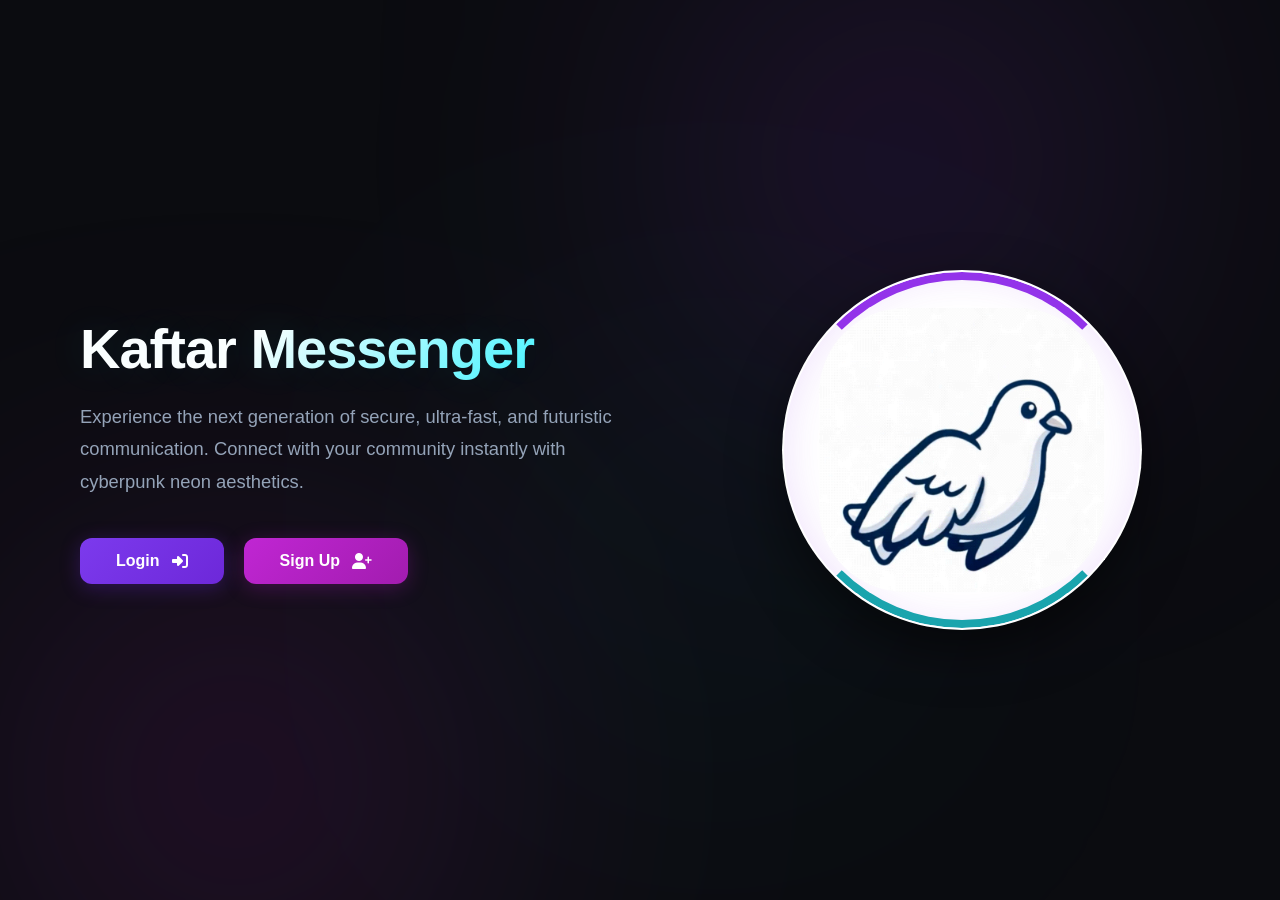
==== index.html @ d3262a8b "main page added" ====
<!DOCTYPE html>
<html lang="en">
<head>
    <meta charset="UTF-8">
    <meta name="viewport" content="width=device-width, initial-scale=1.0">
    <title>Welcome to Kaftar Messenger</title>
    <link rel="stylesheet" href="assets/css/theme.css">
    <link rel="stylesheet" href="assets/css/style.css">
    <link rel="stylesheet" href="https://cdnjs.cloudflare.com/ajax/libs/font-awesome/6.4.0/css/all.min.css">
</head>
<body>
    <div class="magma-glow-container">
        <div class="glow-orb orb-1"></div>
        <div class="glow-orb orb-2"></div>
        <div class="glow-orb orb-3"></div>
    </div>

    <main class="welcome-container">
        <section class="welcome-content">
            <h1 class="brand-title">Kaftar Messenger</h1>
            <p class="brand-description">
                Experience the next generation of secure, ultra-fast, and futuristic communication. Connect with your community instantly with cyberpunk neon aesthetics.
            </p>
            
            <div class="auth-buttons">
                <a href="#" class="btn btn-login">
                    <span>Login</span>
                    <i class="fas fa-sign-in-alt"></i>
                </a>
                <a href="#" class="btn btn-signup">
                    <span>Sign Up</span>
                    <i class="fas fa-user-plus"></i>
                </a>
            </div>
        </section>

        <section class="welcome-visual">
            <div class="gif-placeholder-wrapper">
                <div class="gif-circle-container">
                    <img src="assets/mainpage.gif" alt="Kaftar Core" class="main-dynamic-gif">
                    <div class="neon-ring"></div>
                </div>
            </div>
        </section>
    </main>
</body>
</html>
---- assets/css/theme.css ----
:root, [data-theme="dark"] {
    --bg-app: #0f1012;
    --bg-sidebar: #17181c;
    --bg-chat: #1b1c22;
    --bg-input: #111216;
    --text-main: #cbd5e1;
    --text-white: #ffffff;
    --border-main: #0f1012;
    --border-light: rgba(255, 255, 255, 0.03);
    
    --cyan-aqua: #00f0ff;
    --dark-blue: #5865f2;
    --neon-glow: rgba(0, 240, 255, 0.35);
    --icon-mute: #4f545c;
    --icon-active: #64748b;

    --msg-incoming: rgba(147, 51, 234, 0.12);
    --msg-incoming-border: rgb(108, 38, 173);
    --msg-incoming-shadow: rgba(90, 32, 145, 0.4);
    
    --msg-outgoing: rgba(255, 255, 255, 0.04);
    --msg-outgoing-border: rgb(81, 81, 81);
    --msg-outgoing-shadow: rgba(105, 105, 105, 0.3);

    --chat-pattern-overlay: linear-gradient(rgba(27, 28, 34, 0.85), rgba(27, 28, 34, 0.95));
    --chat-pattern-lines: rgba(0, 240, 255, 0.05);
    --chat-pattern-base: linear-gradient(135deg, rgba(88, 150, 255, 0.15) 0%, rgba(88, 101, 242, 0.02) 100%);
    --footer-shadow: rgba(15, 16, 18, 0.9);
}

[data-theme="light"] {
    --bg-app: #e2e8f0;
    --bg-sidebar: #f1f5f9;
    --bg-chat: #ffffff;
    --bg-input: #f8fafc;
    --text-main: #334155;
    --text-white: #0f172a;
    --border-main: #cbd5e1;
    --border-light: rgba(15, 23, 42, 0.04);

    --cyan-aqua: #00b4d8;
    --dark-blue: #4361ee;
    --neon-glow: rgba(0, 180, 216, 0.2);
    --icon-mute: #94a3b8;
    --icon-active: #64748b;

    --msg-incoming: rgba(147, 51, 234, 0.08);
    --msg-incoming-border: rgba(147, 51, 234, 0.3);
    --msg-incoming-shadow: rgba(147, 51, 234, 0.05);
    
    --msg-outgoing: rgba(15, 23, 42, 0.03);
    --msg-outgoing-border: rgba(15, 23, 42, 0.1);
    --msg-outgoing-shadow: rgba(0, 0, 0, 0.02);

    --chat-pattern-overlay: linear-gradient(rgba(255, 255, 255, 0.9), rgba(255, 255, 255, 0.95));
    --chat-pattern-lines: rgba(0, 180, 216, 0.04);
    --chat-pattern-base: linear-gradient(135deg, rgba(67, 97, 238, 0.08) 0%, rgba(0, 180, 216, 0.02) 100%);
    --footer-shadow: rgba(0, 0, 0, 0.06);
}
---- assets/css/style.css ----
* {
    margin: 0;
    padding: 0;
    box-sizing: border-box;
    font-family: 'Segoe UI', Tahoma, Geneva, Verdana, sans-serif;
}

body {
    background-color: #0b0c10;
    height: 100vh;
    width: 100vw;
    display: flex;
    justify-content: center;
    align-items: center;
    overflow: hidden;
    position: relative;
}

.magma-glow-container {
    position: absolute;
    width: 100%;
    height: 100%;
    top: 0;
    left: 0;
    z-index: 1;
    overflow: hidden;
}

.glow-orb {
    position: absolute;
    border-radius: 50%;
    filter: blur(140px);
    opacity: 0.45;
    mix-blend-mode: screen;
    animation: floatAnimation 12s infinite alternate ease-in-out;
}

.orb-1 {
    width: 500px;
    height: 500px;
    background: radial-gradient(circle, rgba(147, 51, 234, 0.8) 0%, rgba(79, 70, 229, 0) 70%);
    top: -10%;
    right: 10%;
    animation-duration: 14s;
}

.orb-2 {
    width: 600px;
    height: 600px;
    background: radial-gradient(circle, rgba(192, 38, 211, 0.6) 0%, rgba(0, 0, 0, 0) 70%);
    bottom: -20%;
    left: -5%;
    animation-duration: 18s;
    animation-delay: -3s;
}

.orb-3 {
    width: 400px;
    height: 400px;
    background: radial-gradient(circle, rgba(0, 240, 255, 0.25) 0%, rgba(0, 0, 0, 0) 70%);
    top: 40%;
    left: 40%;
    animation-duration: 22s;
    animation-delay: -5s;
}

@keyframes floatAnimation {
    0% { transform: translate(0, 0) scale(1); }
    50% { transform: translate(50px, 40px) scale(1.15); }
    100% { transform: translate(-30px, -50px) scale(0.9); }
}

.welcome-container {
    position: relative;
    z-index: 5;
    width: 100%;
    max-width: 1200px;
    padding: 0 40px;
    display: grid;
    grid-template-columns: 1.1fr 0.9fr;
    align-items: center;
    gap: 60px;
}

.welcome-content {
    display: flex;
    flex-direction: column;
    justify-content: center;
}

.brand-title {
    font-size: 3.5rem;
    font-weight: 800;
    color: #ffffff;
    margin-bottom: 20px;
    letter-spacing: -1px;
    background: linear-gradient(135deg, #ffffff 30%, var(--cyan-aqua, #00f0ff) 100%);
    -webkit-background-clip: text;
    -webkit-text-fill-color: transparent;
    text-shadow: 0 0 40px rgba(0, 240, 255, 0.1);
}

.brand-description {
    font-size: 1.15rem;
    color: #94a3b8;
    line-height: 1.75;
    margin-bottom: 40px;
    max-width: 540px;
}

.auth-buttons {
    display: flex;
    gap: 20px;
}

.btn {
    text-decoration: none;
    display: inline-flex;
    align-items: center;
    justify-content: center;
    gap: 12px;
    padding: 14px 36px;
    font-size: 16px;
    font-weight: 600;
    border-radius: 12px;
    transition: all 0.3s cubic-bezier(0.4, 0, 0.2, 1);
    position: relative;
    overflow: hidden;
}

.btn-login {
    background: linear-gradient(135deg, #7c3aed 0%, #6d28d9 100%);
    color: #ffffff;
    box-shadow: 0 4px 20px rgba(109, 40, 217, 0.3);
}

.btn-signup {
    background: linear-gradient(135deg, #c026d3 0%, #a21caf 100%);
    color: #ffffff;
    box-shadow: 0 4px 20px rgba(162, 28, 175, 0.3);
}

.btn:hover {
    transform: translateY(-4px);
    box-shadow: 0 12px 28px rgba(147, 51, 234, 0.45);
}

.btn-login:hover {
    background: linear-gradient(135deg, #8b5cf6 0%, #7c3aed 100%);
    box-shadow: 0 0 25px rgba(124, 58, 237, 0.6);
}

.btn-signup:hover {
    background: linear-gradient(135deg, #d946ef 0%, #c026d3 100%);
    box-shadow: 0 0 25px rgba(192, 38, 211, 0.6);
}

.btn i {
    transition: transform 0.3s ease;
}

.btn:hover i {
    transform: translateX(4px);
}

.welcome-visual {
    display: flex;
    justify-content: center;
    align-items: center;
}

.gif-placeholder-wrapper {
    position: relative;
    padding: 10px;
}

.gif-circle-container {
    width: 360px;
    height: 360px;
    border-radius: 50%;
    background-color: #fff;
    border: 2px solid rgba(255, 255, 255, 0.05);
    backdrop-filter: blur(12px);
    display: flex;
    justify-content: center;
    align-items: center;
    position: relative;
    box-shadow: inset 0 0 40px rgba(147, 51, 234, 0.15), 0 20px 50px rgba(0, 0, 0, 0.5);
    overflow: hidden;
}

.main-dynamic-gif {
    width: 80%;
    height: 80%;
    object-fit: cover;
    border-radius: 30%;
    z-index: 2;
    pointer-events: none;
}

@keyframes pulseText {
    0% { opacity: 0.4; }
    100% { opacity: 0.9; color: rgba(147, 51, 234, 0.8); }
}

.neon-ring {
    position: absolute;
    width: 100%;
    height: 100%;
    border-radius: 50%;
    border: 8px solid transparent;
    border-top-color: rgba(147, 51, 234, 1);
    border-bottom-color: rgb(26, 164, 173);
    animation: spinRing 8s linear infinite;
}

@keyframes spinRing {
    0% { transform: rotate(0deg); }
    100% { transform: rotate(360deg); }
}

@media (max-width: 991px) {
    .welcome-container {
        grid-template-columns: 1fr;
        text-align: center;
        gap: 40px;
        margin-top: 40px;
    }

    .welcome-content {
        align-items: center;
        order: 2;
    }

    .welcome-visual {
        order: 1;
    }

    .brand-description {
        max-width: 100%;
    }

    .gif-circle-container {
        width: 280px;
        height: 280px;
    }
}

@media (max-width: 480px) {
    .brand-title {
        font-size: 2.5rem;
    }

    .auth-buttons {
        flex-direction: column;
        width: 100%;
        max-width: 300px;
    }
    
    .btn {
        width: 100%;
    }
}
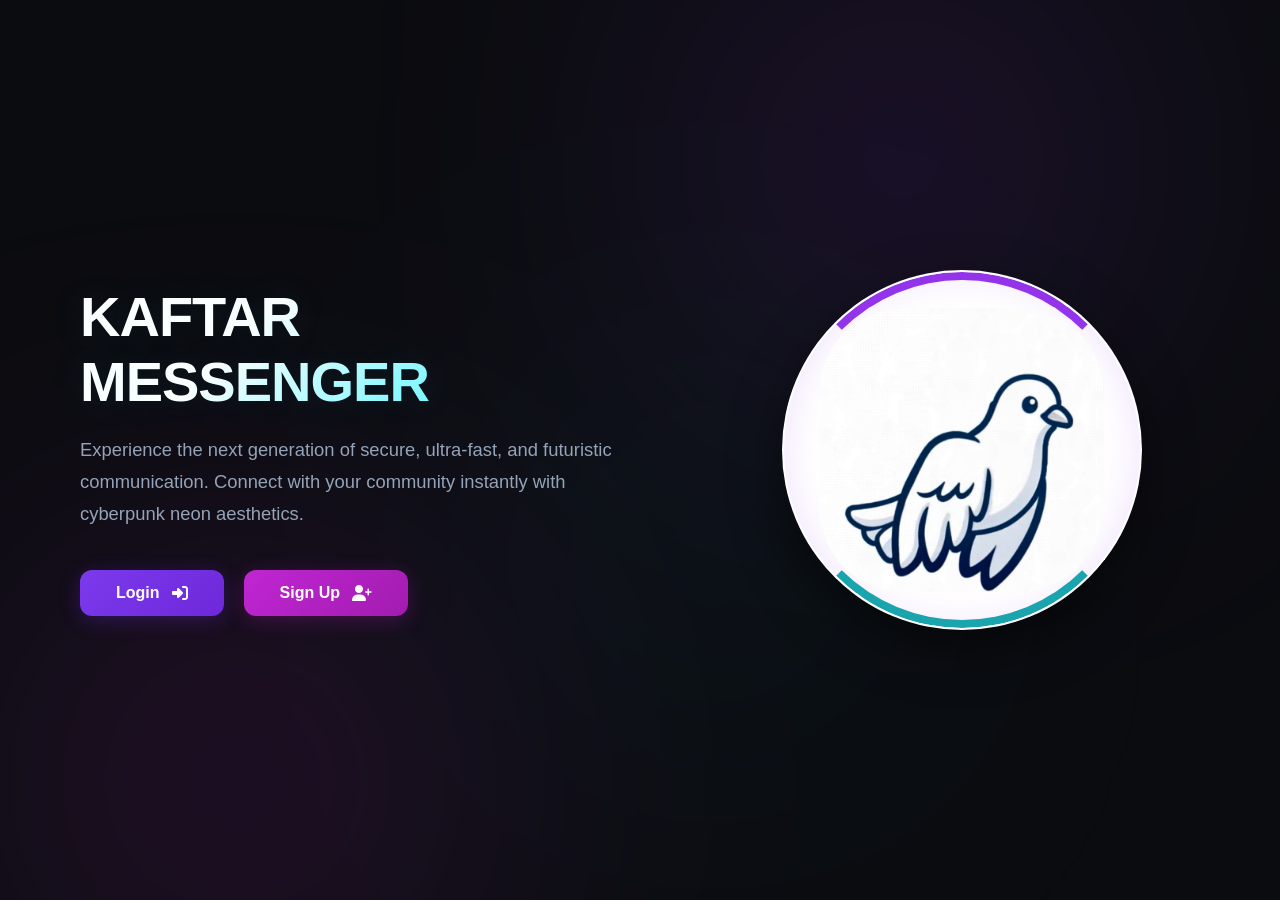
==== commit e1040efb: "Small UI Changes" ====
--- a/index.html
+++ b/index.html
@@ -17,7 +17,7 @@
 
     <main class="welcome-container">
         <section class="welcome-content">
-            <h1 class="brand-title">Kaftar Messenger</h1>
+            <h1 class="brand-title">KAFTAR MESSENGER</h1>
             <p class="brand-description">
                 Experience the next generation of secure, ultra-fast, and futuristic communication. Connect with your community instantly with cyberpunk neon aesthetics.
             </p>
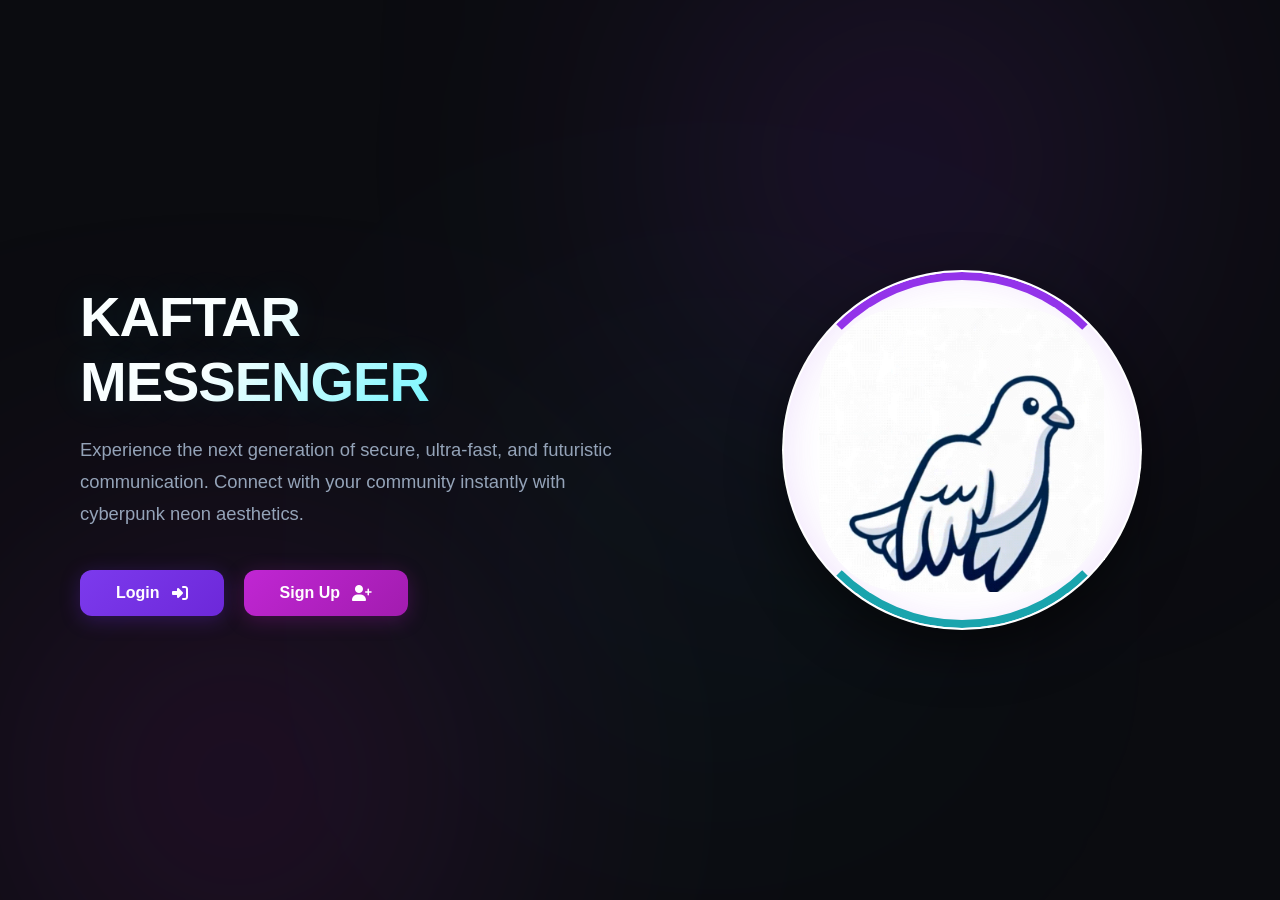
==== commit 3f9edd64: "Login&Singnup front" ====
--- a/index.html
+++ b/index.html
@@ -23,11 +23,11 @@
             </p>
             
             <div class="auth-buttons">
-                <a href="#" class="btn btn-login">
+                <a href="#" class="btn btn-login" id="openLoginModal">
                     <span>Login</span>
                     <i class="fas fa-sign-in-alt"></i>
                 </a>
-                <a href="#" class="btn btn-signup">
+                <a href="#" class="btn btn-signup" id="openSignupModal">
                     <span>Sign Up</span>
                     <i class="fas fa-user-plus"></i>
                 </a>
@@ -43,5 +43,86 @@
             </div>
         </section>
     </main>
+
+    
+    <div class="auth-modal-overlay" id="authModal">
+    <div class="auth-modal-box">
+
+        <button class="auth-modal-close" id="closeAuthModal">
+            <i class="fas fa-times"></i>
+        </button>
+
+        
+    <form class="auth-form active" id="loginForm">
+    <h2>Login</h2>
+    <p>Login to your account</p>
+
+    <div class="auth-input-group">
+        <i class="fas fa-user"></i>
+        <input type="text" id="loginUsername" placeholder="Username">
+    </div>
+
+    <div class="auth-input-group">
+        <i class="fas fa-id-card"></i>
+        <input type="text" id="loginUserId" placeholder="User ID">
+    </div>
+
+    <div class="auth-input-group">
+        <i class="fas fa-lock"></i>
+        <input type="password" id="loginPassword" placeholder="Password">
+    </div>
+
+    <button type="submit" class="auth-submit-btn">
+        Login
+    </button>
+
+    <span class="switch-auth-text">
+        Don't have an account?
+        <button type="button" id="switchToSignup">Sign Up</button>
+    </span>
+    </form>
+
+
+        <!-- Sign Up Form -->
+    <form class="auth-form" id="signupForm">
+    <h2>Sign Up</h2>
+    <p>Create your account</p>
+
+    <div class="auth-input-group">
+        <i class="fas fa-user"></i>
+        <input type="text" id="signupUsername" placeholder="Username">
+    </div>
+
+    <div class="auth-input-group">
+        <i class="fas fa-id-card"></i>
+        <input type="text" id="signupUserId" placeholder="User ID">
+    </div>
+
+    <div class="auth-input-group">
+        <i class="fas fa-lock"></i>
+        <input type="password" id="signupPassword" placeholder="Password">
+    </div>
+
+    <div class="auth-input-group">
+        <i class="fas fa-lock"></i>
+        <input type="password" id="signupRepeatPassword" placeholder="Repeat Password">
+    </div>
+
+    <button type="submit" class="auth-submit-btn">
+        Create Account
+    </button>
+
+    <span class="switch-auth-text">
+        Already have an account?
+        <button type="button" id="switchToLogin">Login</button>
+    </span>
+    </form>
+
+
+    </div>
+</div>
+
+<script src="welcome.js"></script>
+
 </body>
 </html>
--- a/assets/css/style.css
+++ b/assets/css/style.css
@@ -260,4 +260,185 @@
     .btn {
         width: 100%;
     }
-}+}
+
+
+    .auth-modal-overlay 
+    {
+        position: fixed;
+        top: 0;
+        left: 0;
+        width: 100vw;
+        height: 100vh;
+        background: rgba(15,16,18,0.65);
+        backdrop-filter: blur(10px);
+        -webkit-backdrop-filter: blur(10px);
+
+        display: flex;
+        justify-content: center;
+        align-items: center;
+
+        opacity: 0;
+        visibility: hidden;
+        transition: all 0.3s ease;
+
+        z-index: 200;
+    }
+
+    .auth-modal-overlay.active 
+    {
+        opacity: 1;
+        visibility: visible;
+    }
+
+    .auth-modal-box 
+    {
+        background: var(--bg-sidebar);
+        border: 1px solid var(--border-light);
+        width: 380px;
+        max-width: 90%;
+
+        border-radius: 16px;
+        padding: 30px;
+
+        box-shadow:
+            0 20px 60px rgba(0,0,0,0.6),
+            0 0 25px var(--neon-glow);
+
+        transform: scale(0.9) translateY(20px);
+        transition: all 0.3s ease;
+    }
+
+    .auth-modal-overlay.active .auth-modal-box 
+    {
+        transform: scale(1) translateY(0);
+    }
+
+    .auth-modal-close 
+    {
+        position: absolute;
+        top: 14px;
+        right: 14px;
+
+        background: none;
+        border: none;
+
+        color: var(--icon-active);
+        font-size: 18px;
+        cursor: pointer;
+    }
+
+    .auth-modal-close:hover 
+    {
+        color: var(--text-white);
+    }
+
+    .auth-form 
+    {
+        display: none;
+        flex-direction: column;
+        gap: 14px;
+    }
+
+    .auth-form.active 
+    {
+        display: flex;
+    }
+
+    .auth-form h2 
+    {
+        color: var(--text-white);
+        text-align: center;
+    }
+
+    .auth-form p 
+    {
+        text-align: center;
+        color: var(--icon-active);
+        font-size: 14px;
+        margin-bottom: 10px;
+    }
+
+    .auth-input-group 
+    {
+        display: flex;
+        align-items: center;
+
+        background: var(--bg-input);
+        border: 1px solid var(--border-light);
+
+        border-radius: 10px;
+        padding: 10px 12px;
+    }
+
+    .auth-input-group i 
+    {
+        color: var(--icon-active);
+        margin-right: 10px;
+    }
+
+    .auth-input-group input 
+    {
+        flex: 1;
+        border: none;
+        outline: none;
+        background: transparent;
+        color: var(--text-white);
+    }
+
+    .auth-submit-btn 
+    {
+        margin-top: 10px;
+        padding: 12px;
+
+        border-radius: 10px;
+        border: none;
+
+        background: linear-gradient(135deg,var(--dark-blue),var(--cyan-aqua));
+
+        color: white;
+        font-weight: 600;
+        cursor: pointer;
+
+        transition: all 0.25s ease;
+    }
+
+    .auth-submit-btn:hover 
+    {
+        transform: translateY(-2px);
+        box-shadow: 0 0 15px var(--neon-glow);
+    }
+
+    .switch-auth-text 
+    {
+        text-align: center;
+        font-size: 13px;
+        margin-top: 10px;
+        color: var(--icon-active);
+    }
+
+    .switch-auth-text button 
+    {
+        background: none;
+        border: none;
+        color: var(--cyan-aqua);
+        cursor: pointer;
+        font-weight: 600;
+    }
+
+
+    @media (max-width: 768px) 
+    {
+        body 
+        {
+            height: auto; 
+            overflow-y: auto;
+        }
+
+        
+        .auth-modal-box 
+        {
+            max-height: 85vh; 
+            overflow-y: auto;
+        }
+    }
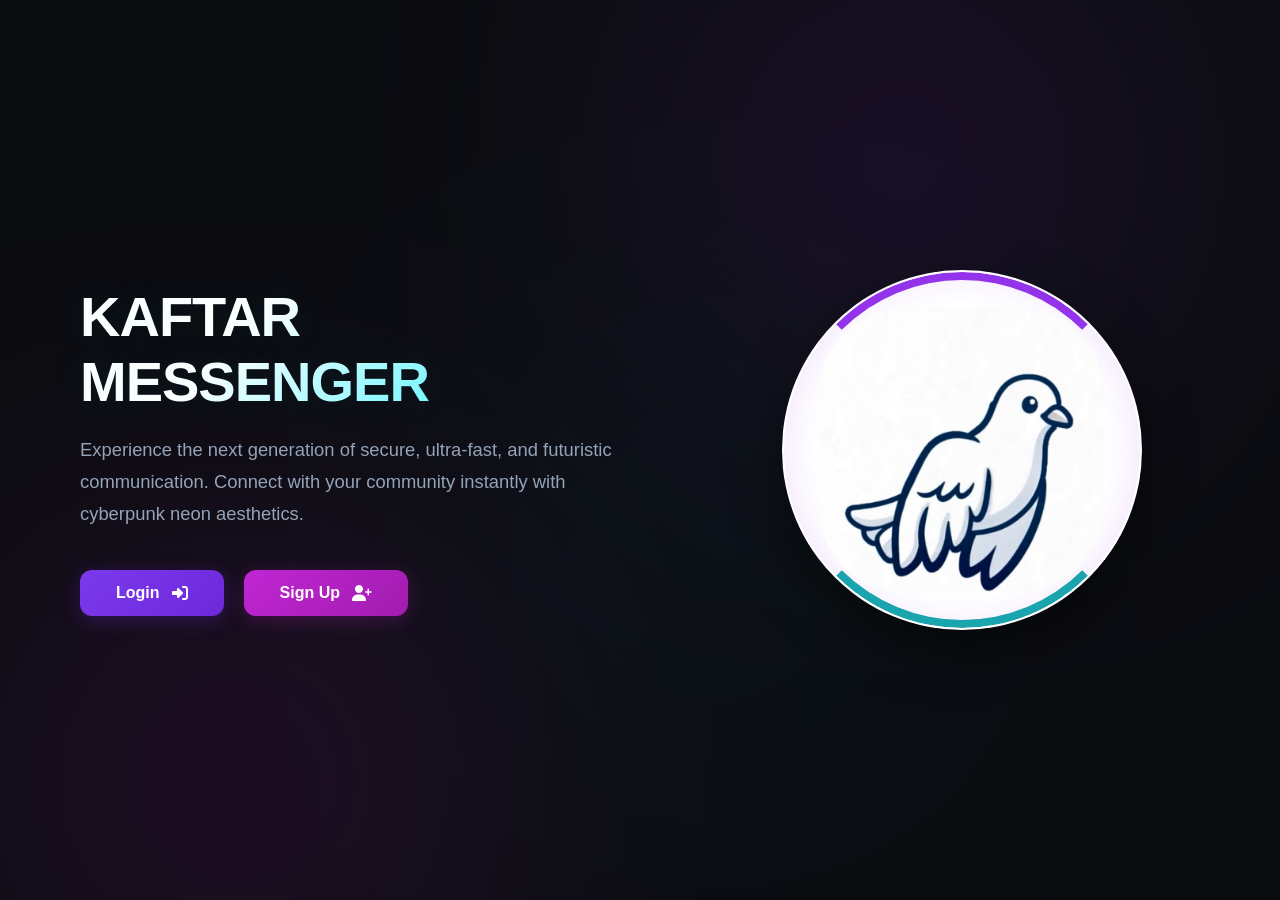
==== commit c6a38fab: "unique id generator + js" ====
--- a/index.html
+++ b/index.html
@@ -58,11 +58,6 @@
     <p>Login to your account</p>
 
     <div class="auth-input-group">
-        <i class="fas fa-user"></i>
-        <input type="text" id="loginUsername" placeholder="Username">
-    </div>
-
-    <div class="auth-input-group">
         <i class="fas fa-id-card"></i>
         <input type="text" id="loginUserId" placeholder="User ID">
     </div>
@@ -72,9 +67,7 @@
         <input type="password" id="loginPassword" placeholder="Password">
     </div>
 
-    <button type="submit" class="auth-submit-btn">
-        Login
-    </button>
+    <button type="submit" class="auth-submit-btn">Login</button>
 
     <span class="switch-auth-text">
         Don't have an account?
@@ -90,7 +83,7 @@
 
     <div class="auth-input-group">
         <i class="fas fa-user"></i>
-        <input type="text" id="signupUsername" placeholder="Username">
+        <input type="text" id="signupFullname" placeholder="Full Name">
     </div>
 
     <div class="auth-input-group">
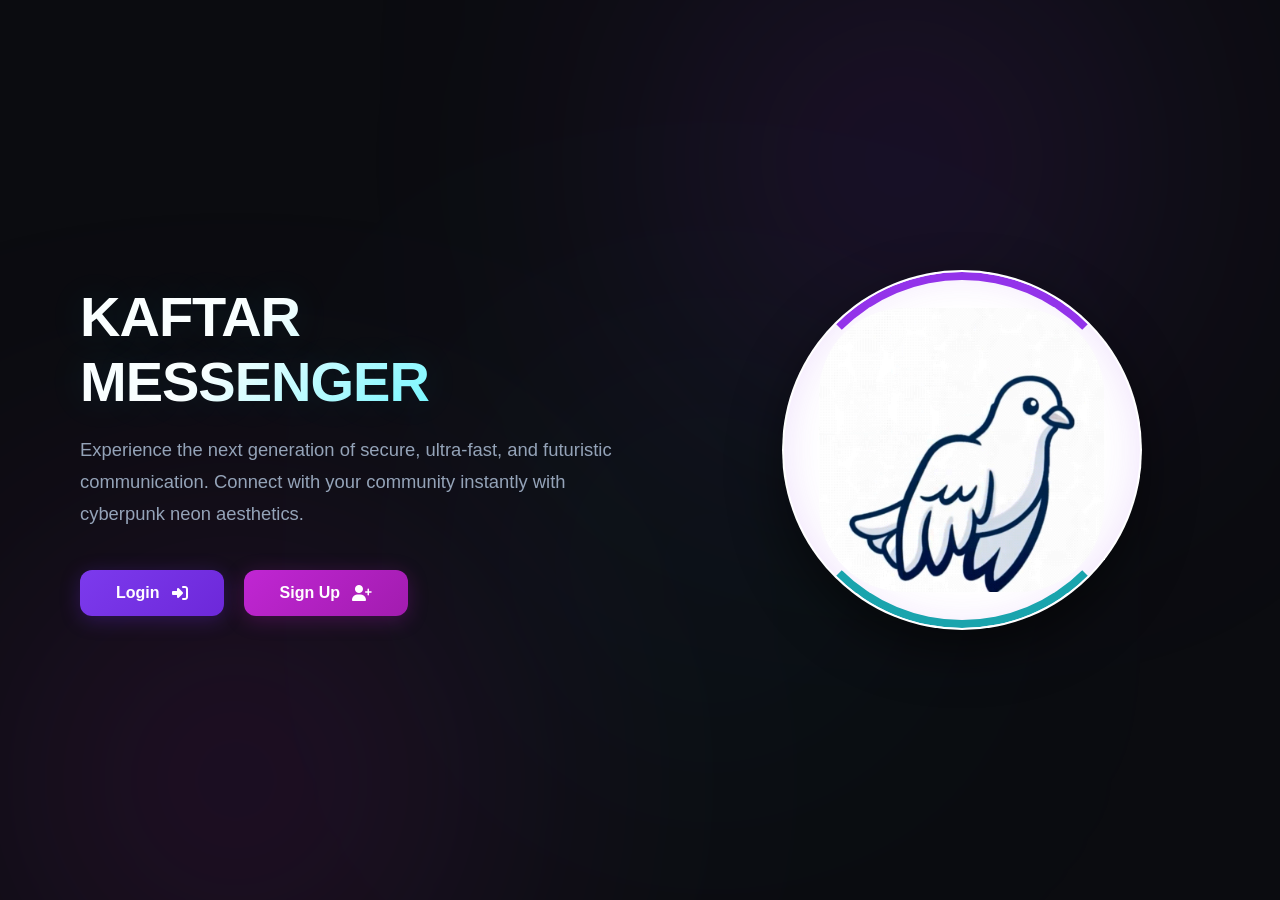
==== commit 7c24cc8c: "favicon" ====
--- a/index.html
+++ b/index.html
@@ -4,6 +4,7 @@
     <meta charset="UTF-8">
     <meta name="viewport" content="width=device-width, initial-scale=1.0">
     <title>Welcome to Kaftar Messenger</title>
+    <link rel="icon" type="image/x-icon" href="assets/logo/favicon.ico">
     <link rel="stylesheet" href="assets/css/theme.css">
     <link rel="stylesheet" href="assets/css/style.css">
     <link rel="stylesheet" href="https://cdnjs.cloudflare.com/ajax/libs/font-awesome/6.4.0/css/all.min.css">
@@ -37,7 +38,7 @@
         <section class="welcome-visual">
             <div class="gif-placeholder-wrapper">
                 <div class="gif-circle-container">
-                    <img src="assets/mainpage.gif" alt="Kaftar Core" class="main-dynamic-gif">
+                    <img src="assets/logo/mainpage.gif" alt="Kaftar Core" class="main-dynamic-gif">
                     <div class="neon-ring"></div>
                 </div>
             </div>
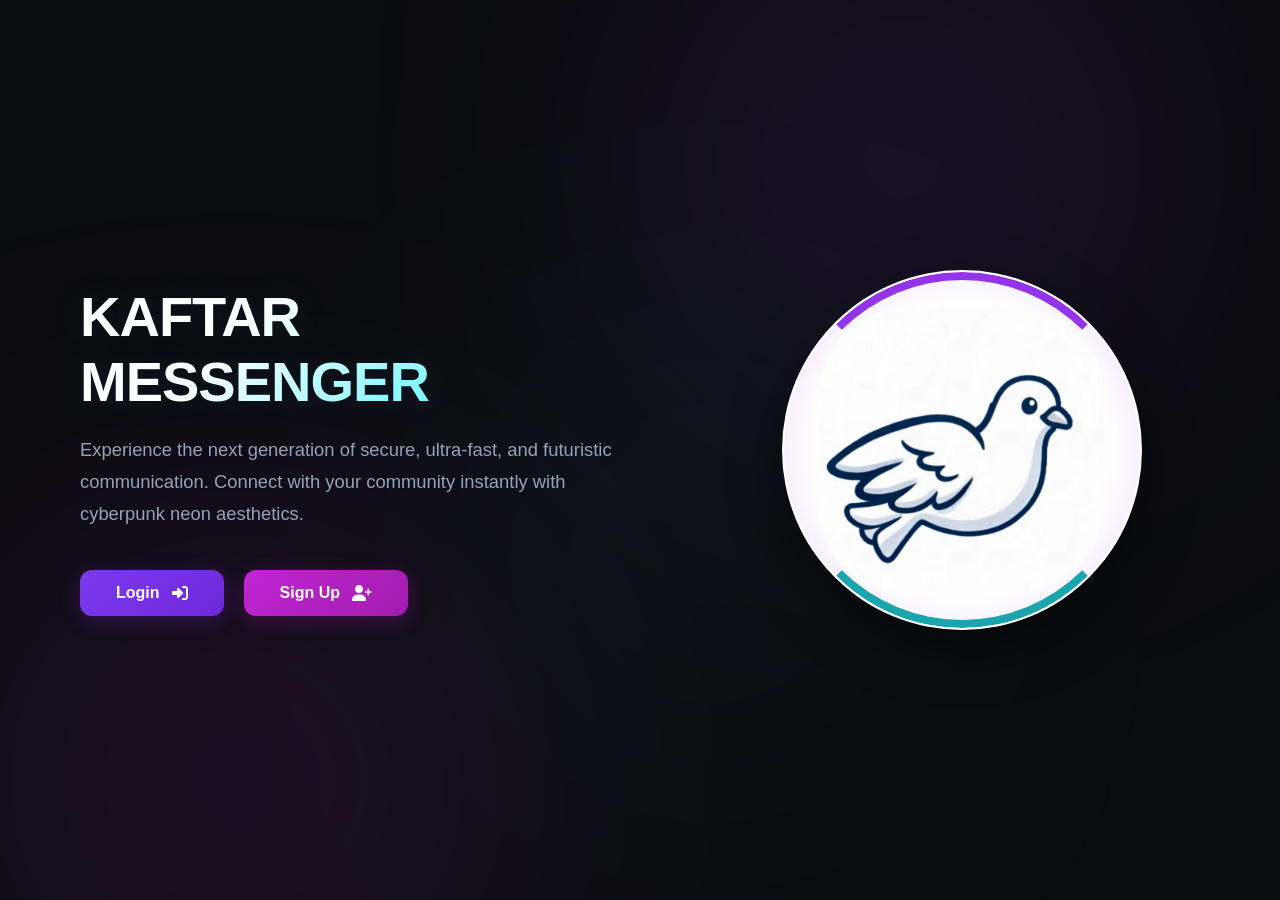
==== commit 0fab9d47: "Recover PAssword+ Lock" ====
--- a/index.html
+++ b/index.html
@@ -68,6 +68,10 @@
         <input type="password" id="loginPassword" placeholder="Password">
     </div>
 
+    <span class="switch-auth-text">
+        <button type="button" id="switchToRecover">Forgot Password?</button>
+    </span>
+
     <button type="submit" class="auth-submit-btn">Login</button>
 
     <span class="switch-auth-text">
@@ -112,6 +116,28 @@
     </span>
     </form>
 
+    <form class="auth-form" id="recoverForm">
+        <h2>Recover Password</h2>
+        <p>Enter your username and new password</p>
+
+        <div class="auth-input-group">
+            <i class="fas fa-id-card"></i>
+            <input type="text" id="recoverUserId" placeholder="User ID">
+        </div>
+
+        <div class="auth-input-group">
+            <i class="fas fa-lock"></i>
+            <input type="password" id="recoverNewPassword" placeholder="New Password">
+        </div>
+
+        <button type="submit" class="auth-submit-btn">Change Password</button>
+
+        <span class="switch-auth-text">
+            Remember your password?
+            <button type="button" id="recoverToLogin">Login</button>
+        </span>
+    </form>
+
 
     </div>
 </div>
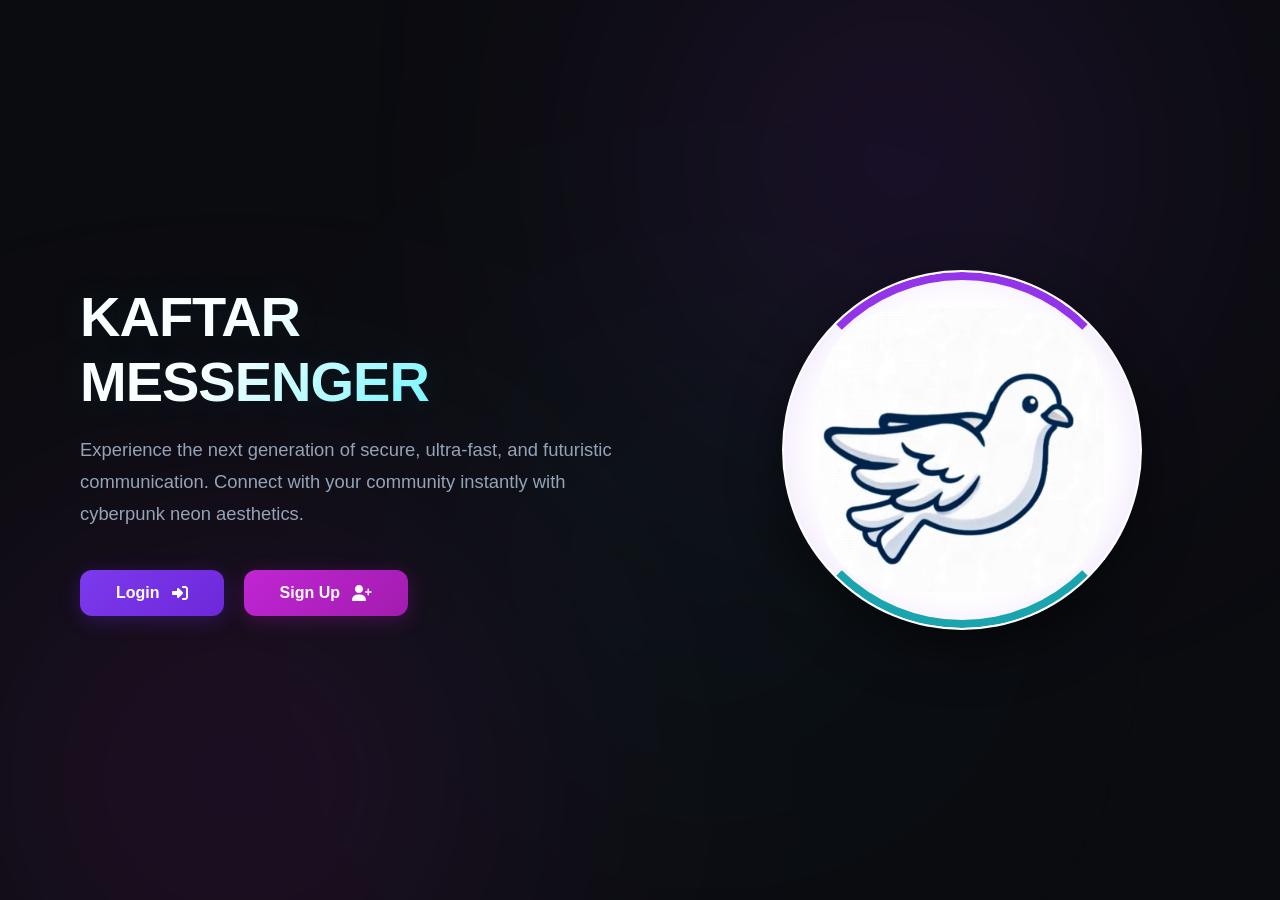
==== commit fc494995: "Admin Panel" ====
--- a/index.html
+++ b/index.html
@@ -5,8 +5,8 @@
     <meta name="viewport" content="width=device-width, initial-scale=1.0">
     <title>Welcome to Kaftar Messenger</title>
     <link rel="icon" type="image/x-icon" href="assets/logo/favicon.ico">
-    <link rel="stylesheet" href="assets/css/theme.css">
-    <link rel="stylesheet" href="assets/css/style.css">
+    <link rel="stylesheet" href="css/theme.css">
+    <link rel="stylesheet" href="css/style.css">
     <link rel="stylesheet" href="https://cdnjs.cloudflare.com/ajax/libs/font-awesome/6.4.0/css/all.min.css">
 </head>
 <body>
--- a/css/theme.css
+++ b/css/theme.css
@@ -0,0 +1,59 @@
+:root, [data-theme="dark"] {
+    --bg-app: #0f1012;
+    --bg-sidebar: #17181c;
+    --bg-chat: #1b1c22;
+    --bg-input: #111216;
+    --text-main: #cbd5e1;
+    --text-white: #ffffff;
+    --border-main: #0f1012;
+    --border-light: rgba(255, 255, 255, 0.03);
+    
+    --cyan-aqua: #00f0ff;
+    --dark-blue: #5865f2;
+    --neon-glow: rgba(0, 240, 255, 0.35);
+    --icon-mute: #4f545c;
+    --icon-active: #64748b;
+
+    --msg-incoming: rgba(147, 51, 234, 0.12);
+    --msg-incoming-border: rgb(108, 38, 173);
+    --msg-incoming-shadow: rgba(90, 32, 145, 0.4);
+    
+    --msg-outgoing: rgba(255, 255, 255, 0.04);
+    --msg-outgoing-border: rgb(81, 81, 81);
+    --msg-outgoing-shadow: rgba(105, 105, 105, 0.3);
+
+    --chat-pattern-overlay: linear-gradient(rgba(27, 28, 34, 0.85), rgba(27, 28, 34, 0.95));
+    --chat-pattern-lines: rgba(0, 240, 255, 0.05);
+    --chat-pattern-base: linear-gradient(135deg, rgba(88, 150, 255, 0.15) 0%, rgba(88, 101, 242, 0.02) 100%);
+    --footer-shadow: rgba(15, 16, 18, 0.9);
+}
+
+[data-theme="light"] {
+    --bg-app: #e2e8f0;
+    --bg-sidebar: #f1f5f9;
+    --bg-chat: #ffffff;
+    --bg-input: #f8fafc;
+    --text-main: #334155;
+    --text-white: #0f172a;
+    --border-main: #cbd5e1;
+    --border-light: rgba(15, 23, 42, 0.04);
+
+    --cyan-aqua: #00b4d8;
+    --dark-blue: #4361ee;
+    --neon-glow: rgba(0, 180, 216, 0.2);
+    --icon-mute: #94a3b8;
+    --icon-active: #64748b;
+
+    --msg-incoming: rgba(147, 51, 234, 0.08);
+    --msg-incoming-border: rgba(147, 51, 234, 0.3);
+    --msg-incoming-shadow: rgba(147, 51, 234, 0.05);
+    
+    --msg-outgoing: rgba(15, 23, 42, 0.03);
+    --msg-outgoing-border: rgba(15, 23, 42, 0.1);
+    --msg-outgoing-shadow: rgba(0, 0, 0, 0.02);
+
+    --chat-pattern-overlay: linear-gradient(rgba(255, 255, 255, 0.9), rgba(255, 255, 255, 0.95));
+    --chat-pattern-lines: rgba(0, 180, 216, 0.04);
+    --chat-pattern-base: linear-gradient(135deg, rgba(67, 97, 238, 0.08) 0%, rgba(0, 180, 216, 0.02) 100%);
+    --footer-shadow: rgba(0, 0, 0, 0.06);
+}
--- a/css/style.css
+++ b/css/style.css
@@ -0,0 +1,444 @@
+* {
+    margin: 0;
+    padding: 0;
+    box-sizing: border-box;
+    font-family: 'Segoe UI', Tahoma, Geneva, Verdana, sans-serif;
+}
+
+body {
+    background-color: #0b0c10;
+    height: 100vh;
+    width: 100vw;
+    display: flex;
+    justify-content: center;
+    align-items: center;
+    overflow: hidden;
+    position: relative;
+}
+
+.magma-glow-container {
+    position: absolute;
+    width: 100%;
+    height: 100%;
+    top: 0;
+    left: 0;
+    z-index: 1;
+    overflow: hidden;
+}
+
+.glow-orb {
+    position: absolute;
+    border-radius: 50%;
+    filter: blur(140px);
+    opacity: 0.45;
+    mix-blend-mode: screen;
+    animation: floatAnimation 12s infinite alternate ease-in-out;
+}
+
+.orb-1 {
+    width: 500px;
+    height: 500px;
+    background: radial-gradient(circle, rgba(147, 51, 234, 0.8) 0%, rgba(79, 70, 229, 0) 70%);
+    top: -10%;
+    right: 10%;
+    animation-duration: 14s;
+}
+
+.orb-2 {
+    width: 600px;
+    height: 600px;
+    background: radial-gradient(circle, rgba(192, 38, 211, 0.6) 0%, rgba(0, 0, 0, 0) 70%);
+    bottom: -20%;
+    left: -5%;
+    animation-duration: 18s;
+    animation-delay: -3s;
+}
+
+.orb-3 {
+    width: 400px;
+    height: 400px;
+    background: radial-gradient(circle, rgba(0, 240, 255, 0.25) 0%, rgba(0, 0, 0, 0) 70%);
+    top: 40%;
+    left: 40%;
+    animation-duration: 22s;
+    animation-delay: -5s;
+}
+
+@keyframes floatAnimation {
+    0% { transform: translate(0, 0) scale(1); }
+    50% { transform: translate(50px, 40px) scale(1.15); }
+    100% { transform: translate(-30px, -50px) scale(0.9); }
+}
+
+.welcome-container {
+    position: relative;
+    z-index: 5;
+    width: 100%;
+    max-width: 1200px;
+    padding: 0 40px;
+    display: grid;
+    grid-template-columns: 1.1fr 0.9fr;
+    align-items: center;
+    gap: 60px;
+}
+
+.welcome-content {
+    display: flex;
+    flex-direction: column;
+    justify-content: center;
+}
+
+.brand-title {
+    font-size: 3.5rem;
+    font-weight: 800;
+    color: #ffffff;
+    margin-bottom: 20px;
+    letter-spacing: -1px;
+    background: linear-gradient(135deg, #ffffff 30%, var(--cyan-aqua, #00f0ff) 100%);
+    -webkit-background-clip: text;
+    -webkit-text-fill-color: transparent;
+    text-shadow: 0 0 40px rgba(0, 240, 255, 0.1);
+}
+
+.brand-description {
+    font-size: 1.15rem;
+    color: #94a3b8;
+    line-height: 1.75;
+    margin-bottom: 40px;
+    max-width: 540px;
+}
+
+.auth-buttons {
+    display: flex;
+    gap: 20px;
+}
+
+.btn {
+    text-decoration: none;
+    display: inline-flex;
+    align-items: center;
+    justify-content: center;
+    gap: 12px;
+    padding: 14px 36px;
+    font-size: 16px;
+    font-weight: 600;
+    border-radius: 12px;
+    transition: all 0.3s cubic-bezier(0.4, 0, 0.2, 1);
+    position: relative;
+    overflow: hidden;
+}
+
+.btn-login {
+    background: linear-gradient(135deg, #7c3aed 0%, #6d28d9 100%);
+    color: #ffffff;
+    box-shadow: 0 4px 20px rgba(109, 40, 217, 0.3);
+}
+
+.btn-signup {
+    background: linear-gradient(135deg, #c026d3 0%, #a21caf 100%);
+    color: #ffffff;
+    box-shadow: 0 4px 20px rgba(162, 28, 175, 0.3);
+}
+
+.btn:hover {
+    transform: translateY(-4px);
+    box-shadow: 0 12px 28px rgba(147, 51, 234, 0.45);
+}
+
+.btn-login:hover {
+    background: linear-gradient(135deg, #8b5cf6 0%, #7c3aed 100%);
+    box-shadow: 0 0 25px rgba(124, 58, 237, 0.6);
+}
+
+.btn-signup:hover {
+    background: linear-gradient(135deg, #d946ef 0%, #c026d3 100%);
+    box-shadow: 0 0 25px rgba(192, 38, 211, 0.6);
+}
+
+.btn i {
+    transition: transform 0.3s ease;
+}
+
+.btn:hover i {
+    transform: translateX(4px);
+}
+
+.welcome-visual {
+    display: flex;
+    justify-content: center;
+    align-items: center;
+}
+
+.gif-placeholder-wrapper {
+    position: relative;
+    padding: 10px;
+}
+
+.gif-circle-container {
+    width: 360px;
+    height: 360px;
+    border-radius: 50%;
+    background-color: #fff;
+    border: 2px solid rgba(255, 255, 255, 0.05);
+    backdrop-filter: blur(12px);
+    display: flex;
+    justify-content: center;
+    align-items: center;
+    position: relative;
+    box-shadow: inset 0 0 40px rgba(147, 51, 234, 0.15), 0 20px 50px rgba(0, 0, 0, 0.5);
+    overflow: hidden;
+}
+
+.main-dynamic-gif {
+    width: 80%;
+    height: 80%;
+    object-fit: cover;
+    border-radius: 30%;
+    z-index: 2;
+    pointer-events: none;
+}
+
+@keyframes pulseText {
+    0% { opacity: 0.4; }
+    100% { opacity: 0.9; color: rgba(147, 51, 234, 0.8); }
+}
+
+.neon-ring {
+    position: absolute;
+    width: 100%;
+    height: 100%;
+    border-radius: 50%;
+    border: 8px solid transparent;
+    border-top-color: rgba(147, 51, 234, 1);
+    border-bottom-color: rgb(26, 164, 173);
+    animation: spinRing 8s linear infinite;
+}
+
+@keyframes spinRing {
+    0% { transform: rotate(0deg); }
+    100% { transform: rotate(360deg); }
+}
+
+@media (max-width: 991px) {
+    .welcome-container {
+        grid-template-columns: 1fr;
+        text-align: center;
+        gap: 40px;
+        margin-top: 40px;
+    }
+
+    .welcome-content {
+        align-items: center;
+        order: 2;
+    }
+
+    .welcome-visual {
+        order: 1;
+    }
+
+    .brand-description {
+        max-width: 100%;
+    }
+
+    .gif-circle-container {
+        width: 280px;
+        height: 280px;
+    }
+}
+
+@media (max-width: 480px) {
+    .brand-title {
+        font-size: 2.5rem;
+    }
+
+    .auth-buttons {
+        flex-direction: column;
+        width: 100%;
+        max-width: 300px;
+    }
+    
+    .btn {
+        width: 100%;
+    }
+}
+
+
+    .auth-modal-overlay 
+    {
+        position: fixed;
+        top: 0;
+        left: 0;
+        width: 100vw;
+        height: 100vh;
+        background: rgba(15,16,18,0.65);
+        backdrop-filter: blur(10px);
+        -webkit-backdrop-filter: blur(10px);
+
+        display: flex;
+        justify-content: center;
+        align-items: center;
+
+        opacity: 0;
+        visibility: hidden;
+        transition: all 0.3s ease;
+
+        z-index: 200;
+    }
+
+    .auth-modal-overlay.active 
+    {
+        opacity: 1;
+        visibility: visible;
+    }
+
+    .auth-modal-box 
+    {
+        background: var(--bg-sidebar);
+        border: 1px solid var(--border-light);
+        width: 380px;
+        max-width: 90%;
+
+        border-radius: 16px;
+        padding: 30px;
+
+        box-shadow:
+            0 20px 60px rgba(0,0,0,0.6),
+            0 0 25px var(--neon-glow);
+
+        transform: scale(0.9) translateY(20px);
+        transition: all 0.3s ease;
+    }
+
+    .auth-modal-overlay.active .auth-modal-box 
+    {
+        transform: scale(1) translateY(0);
+    }
+
+    .auth-modal-close 
+    {
+        position: absolute;
+        top: 14px;
+        right: 14px;
+
+        background: none;
+        border: none;
+
+        color: var(--icon-active);
+        font-size: 18px;
+        cursor: pointer;
+    }
+
+    .auth-modal-close:hover 
+    {
+        color: var(--text-white);
+    }
+
+    .auth-form 
+    {
+        display: none;
+        flex-direction: column;
+        gap: 14px;
+    }
+
+    .auth-form.active 
+    {
+        display: flex;
+    }
+
+    .auth-form h2 
+    {
+        color: var(--text-white);
+        text-align: center;
+    }
+
+    .auth-form p 
+    {
+        text-align: center;
+        color: var(--icon-active);
+        font-size: 14px;
+        margin-bottom: 10px;
+    }
+
+    .auth-input-group 
+    {
+        display: flex;
+        align-items: center;
+
+        background: var(--bg-input);
+        border: 1px solid var(--border-light);
+
+        border-radius: 10px;
+        padding: 10px 12px;
+    }
+
+    .auth-input-group i 
+    {
+        color: var(--icon-active);
+        margin-right: 10px;
+    }
+
+    .auth-input-group input 
+    {
+        flex: 1;
+        border: none;
+        outline: none;
+        background: transparent;
+        color: var(--text-white);
+    }
+
+    .auth-submit-btn 
+    {
+        margin-top: 10px;
+        padding: 12px;
+
+        border-radius: 10px;
+        border: none;
+
+        background: linear-gradient(135deg,var(--dark-blue),var(--cyan-aqua));
+
+        color: white;
+        font-weight: 600;
+        cursor: pointer;
+
+        transition: all 0.25s ease;
+    }
+
+    .auth-submit-btn:hover 
+    {
+        transform: translateY(-2px);
+        box-shadow: 0 0 15px var(--neon-glow);
+    }
+
+    .switch-auth-text 
+    {
+        text-align: center;
+        font-size: 13px;
+        margin-top: 10px;
+        color: var(--icon-active);
+    }
+
+    .switch-auth-text button 
+    {
+        background: none;
+        border: none;
+        color: var(--cyan-aqua);
+        cursor: pointer;
+        font-weight: 600;
+    }
+
+
+    @media (max-width: 768px) 
+    {
+        body 
+        {
+            height: auto; 
+            overflow-y: auto;
+        }
+
+        
+        .auth-modal-box 
+        {
+            max-height: 85vh; 
+            overflow-y: auto;
+        }
+    }
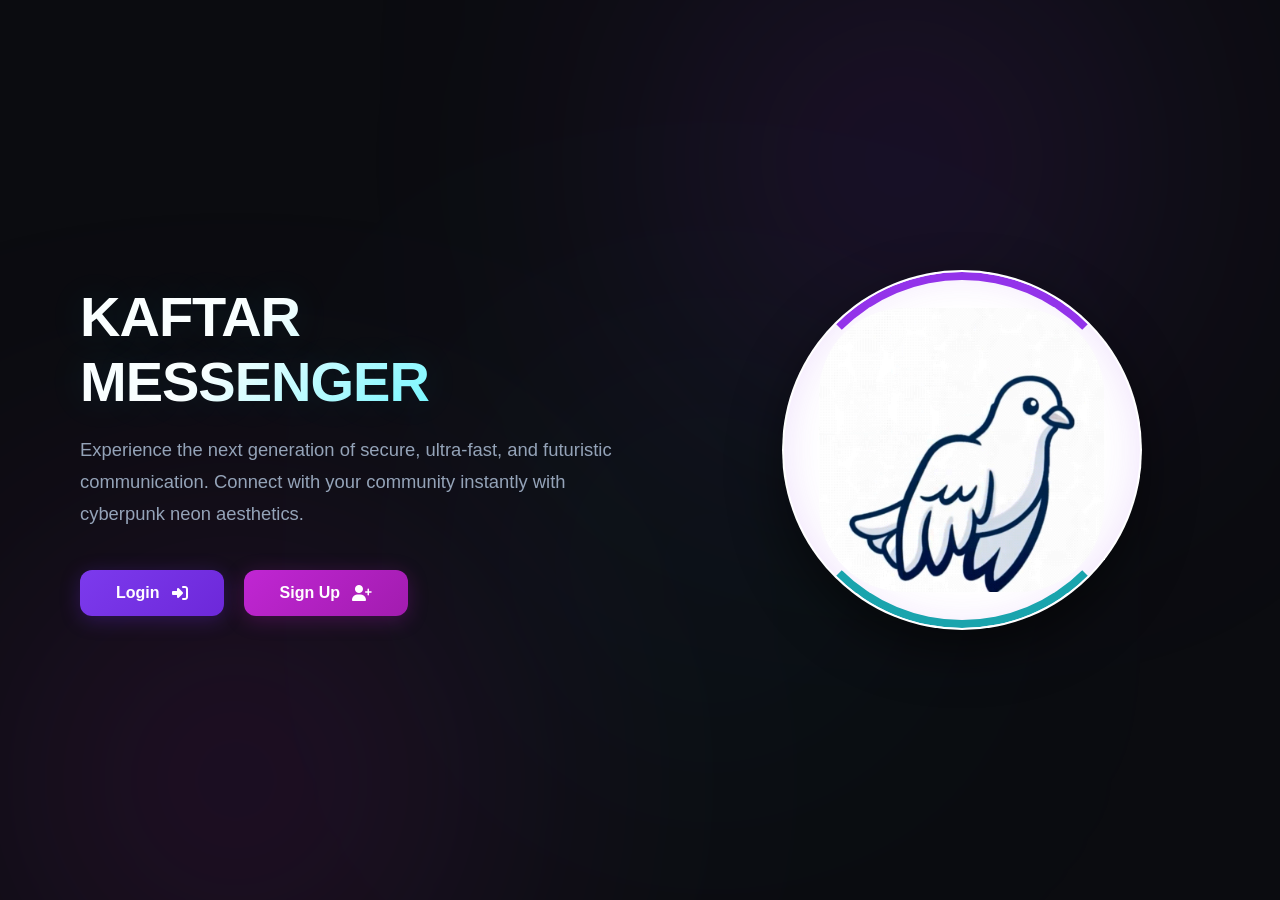
==== commit 320be8b9: "small yaroo" ====
--- a/index.html
+++ b/index.html
@@ -142,7 +142,7 @@
     </div>
 </div>
 
-<script src="welcome.js"></script>
+<script src="js/welcome.js"></script>
 
 </body>
 </html>
